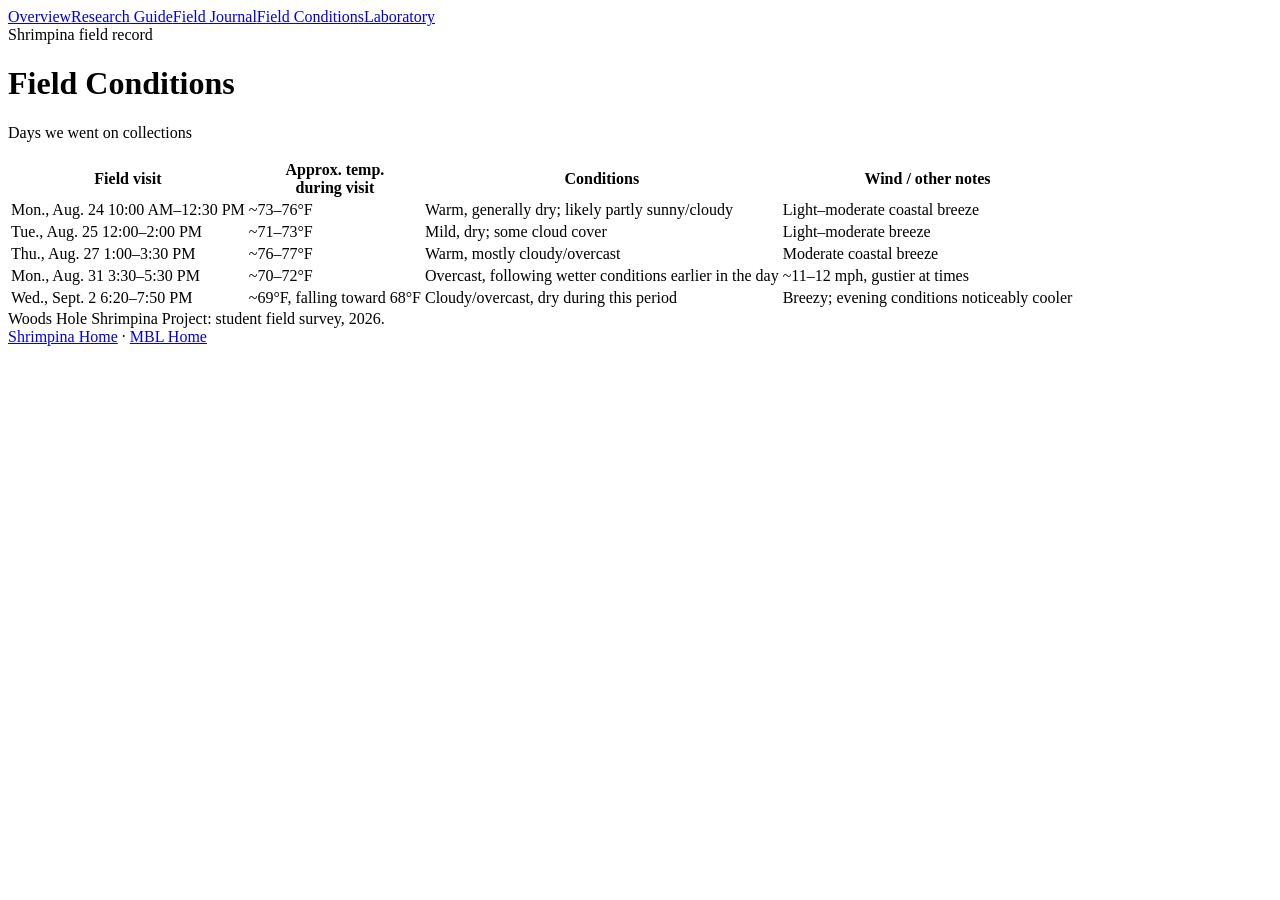
==== conditions.html @ cde3188e "Add Squatter Pea Crab specimen and restore tree legend colors" ====
<!DOCTYPE html>
<html lang="en">
<head>
<meta charset="UTF-8"><meta name="viewport" content="width=device-width, initial-scale=1.0">
<title>Field Conditions: Shrimpina</title>
<link rel="stylesheet" href="styles.css"><link rel="stylesheet" href="site-index.css?v=20260908-14"><link rel="stylesheet" href="shrimpina.css?v=20260907-6"><link rel="stylesheet" href="shrimpina-research.css?v=20260907-10">
<script src="shrimpina-research-data.js?v=20260910-2"></script><script src="site-index.js?v=20260908-7" defer></script>
</head>
<body class="has-site-index shrimpina-site">
<site-index data-root="." data-brand="shrimpina"></site-index>
<nav class="shrimpina-subnav" aria-label="Shrimpina pages"><a href="groups/shrimpina.html">Overview</a><a href="research.html">Research Guide</a><a href="journal.html">Field Journal</a><a href="conditions.html" aria-current="page">Field Conditions</a><a href="lab.html">Laboratory</a></nav>
<main class="research-shell"><span class="research-eyebrow">Shrimpina field record</span><h1>Field Conditions</h1><p class="lead">Days we went on collections</p><div class="conditions-table-wrap"><table class="conditions-table"><thead><tr><th>Field visit</th><th>Approx. temp.<br>during visit</th><th>Conditions</th><th>Wind / other notes</th></tr></thead><tbody id="conditionsRows"></tbody></table></div></main>
<footer class="site-footer"><div>Woods Hole Shrimpina Project: student field survey, 2026.</div><div><a href="groups/shrimpina.html">Shrimpina Home</a> · <a href="index.html">MBL Home</a></div></footer>
<script>const escapeCell=value=>String(value).replace(/[&<>"']/g,c=>({'&':'&amp;','<':'&lt;','>':'&gt;','"':'&quot;',"'":'&#39;'}[c]));document.getElementById('conditionsRows').innerHTML=SHRIMPINA_RESEARCH.fieldVisits.map(row=>`<tr>${row.map(cell=>`<td>${escapeCell(cell)}</td>`).join('')}</tr>`).join('');</script>
</body></html>
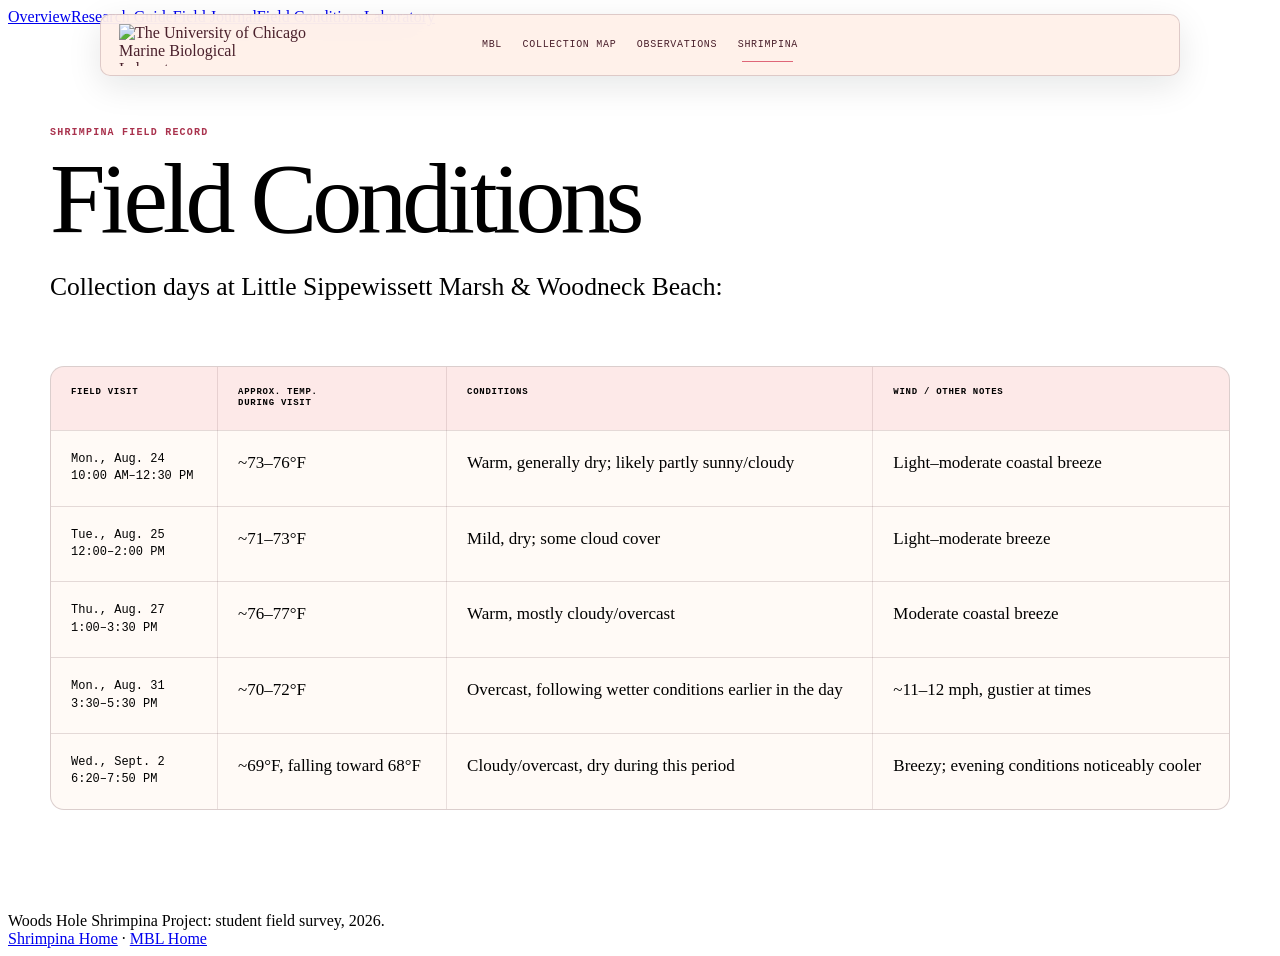
==== commit 73841f61: "Update Shrimpina phylogeny, observation metadata, notes, and animated cursor" ====
--- a/conditions.html
+++ b/conditions.html
@@ -3,13 +3,13 @@
 <head>
 <meta charset="UTF-8"><meta name="viewport" content="width=device-width, initial-scale=1.0">
 <title>Field Conditions: Shrimpina</title>
-<link rel="stylesheet" href="styles.css"><link rel="stylesheet" href="site-index.css?v=20260908-14"><link rel="stylesheet" href="shrimpina.css?v=20260907-6"><link rel="stylesheet" href="shrimpina-research.css?v=20260907-10">
-<script src="shrimpina-research-data.js?v=20260910-2"></script><script src="site-index.js?v=20260908-7" defer></script>
+<link rel="stylesheet" href="styles.css"><link rel="stylesheet" href="site-index.css?v=20260910-8"><link rel="stylesheet" href="shrimpina.css?v=20260907-6"><link rel="stylesheet" href="shrimpina-research.css?v=20260910-7">
+<script src="shrimpina-research-data.js?v=20260910-7"></script><script src="site-index.js?v=20260910-8" defer></script>
 </head>
 <body class="has-site-index shrimpina-site">
 <site-index data-root="." data-brand="shrimpina"></site-index>
 <nav class="shrimpina-subnav" aria-label="Shrimpina pages"><a href="groups/shrimpina.html">Overview</a><a href="research.html">Research Guide</a><a href="journal.html">Field Journal</a><a href="conditions.html" aria-current="page">Field Conditions</a><a href="lab.html">Laboratory</a></nav>
-<main class="research-shell"><span class="research-eyebrow">Shrimpina field record</span><h1>Field Conditions</h1><p class="lead">Days we went on collections</p><div class="conditions-table-wrap"><table class="conditions-table"><thead><tr><th>Field visit</th><th>Approx. temp.<br>during visit</th><th>Conditions</th><th>Wind / other notes</th></tr></thead><tbody id="conditionsRows"></tbody></table></div></main>
+<main class="research-shell"><span class="research-eyebrow">Shrimpina field record</span><h1>Field Conditions</h1><p class="lead">Collection days at Little Sippewissett Marsh &amp; Woodneck Beach:</p><div class="conditions-table-wrap"><table class="conditions-table"><thead><tr><th>Field visit</th><th>Approx. temp.<br>during visit</th><th>Conditions</th><th>Wind / other notes</th></tr></thead><tbody id="conditionsRows"></tbody></table></div></main>
 <footer class="site-footer"><div>Woods Hole Shrimpina Project: student field survey, 2026.</div><div><a href="groups/shrimpina.html">Shrimpina Home</a> · <a href="index.html">MBL Home</a></div></footer>
 <script>const escapeCell=value=>String(value).replace(/[&<>"']/g,c=>({'&':'&amp;','<':'&lt;','>':'&gt;','"':'&quot;',"'":'&#39;'}[c]));document.getElementById('conditionsRows').innerHTML=SHRIMPINA_RESEARCH.fieldVisits.map(row=>`<tr>${row.map(cell=>`<td>${escapeCell(cell)}</td>`).join('')}</tr>`).join('');</script>
 </body></html>
--- a/site-index.css
+++ b/site-index.css
@@ -0,0 +1,111 @@
+:root { --index-paper:#f3efe6; --index-ink:#102927; --index-line:rgba(16,41,39,.18); --index-accent:#b85338; --masthead-safe-offset:104px; }
+
+html { scroll-padding-top:var(--masthead-safe-offset); }
+
+body.has-site-index,body.home-page { padding-top:0; }
+body.has-site-index .group-hero,body.has-site-index .j-hero,body.has-site-index .lab-hero { margin-top:0!important; }
+site-index { position:relative; z-index:2400; display:block; }
+
+.site-masthead { position:fixed; z-index:2400; top:14px; left:0; width:100%; padding:0 18px; box-sizing:border-box; color:var(--index-ink); pointer-events:none; }
+.site-masthead-inner { position:relative; display:grid; grid-template-columns:240px minmax(0,1fr) 240px; align-items:center; width:min(1080px,100%); min-height:62px; margin:0 auto; padding:0 18px; box-sizing:border-box; border:1px solid var(--index-line); border-radius:10px; background:color-mix(in srgb,var(--index-paper) 92%,transparent); box-shadow:0 10px 34px rgba(5,24,23,.10); backdrop-filter:blur(22px) saturate(1.08); pointer-events:auto; }
+.site-masthead-brand { display:flex; align-items:center; justify-self:start; min-width:0; color:inherit; text-decoration:none; }
+.site-masthead-brand img { display:block; width:190px; flex:0 0 190px; max-height:42px; object-fit:contain; object-position:left center; }
+.site-masthead-brand>span { min-width:82px;margin-left:16px; padding-left:16px; border-left:1px solid var(--index-line); font:600 7px/1.25 'DM Mono',monospace; letter-spacing:.09em; text-transform:uppercase; white-space:nowrap; }
+.site-masthead-brand b { display:block;margin-top:2px;font:600 13px/1 'Newsreader',Georgia,serif; letter-spacing:0; text-transform:none; }
+
+.site-masthead-primary { display:flex; min-width:0;align-self:stretch; align-items:stretch; justify-content:center; }
+.site-nav-group { position:relative; display:flex; align-self:stretch; }
+.site-nav-group>a { position:relative; display:flex; align-items:center; padding:0 clamp(10px,.8vw,16px); color:inherit; text-decoration:none; font:500 10px/1 'DM Mono',monospace; letter-spacing:.07em; text-transform:uppercase; white-space:nowrap; }
+.site-nav-group>a::after { content:''; position:absolute; right:15px; bottom:13px; left:15px; height:1px; background:var(--index-accent); opacity:0; transform:scaleX(.35); transition:opacity .18s ease,transform .18s ease; }
+.site-nav-group>a:hover::after,.site-nav-group>a[aria-current='page']::after,.site-nav-group:focus-within>a::after { opacity:1; transform:scaleX(1); }
+.site-nav-dropdown { position:absolute; top:calc(100% - 7px); left:6px; display:grid; width:190px; padding:8px; border:1px solid var(--index-line); border-radius:9px; background:color-mix(in srgb,var(--index-paper) 96%,transparent); box-shadow:0 18px 38px rgba(5,24,23,.14); opacity:0; visibility:hidden; transform:translateY(-4px); transition:opacity .16s ease,transform .16s ease,visibility .16s; backdrop-filter:blur(22px) saturate(1.08); }
+.site-nav-dropdown a { padding:10px 11px; border-radius:6px; color:inherit; text-decoration:none; font:500 9px/1.25 'DM Mono',monospace; letter-spacing:.055em; text-transform:none; }
+.site-nav-dropdown a:hover,.site-nav-dropdown a:focus-visible { background:color-mix(in srgb,var(--index-ink) 7%,transparent); color:var(--index-accent); outline:0; }
+.site-nav-group:hover .site-nav-dropdown,.site-nav-group:focus-within .site-nav-dropdown { opacity:1; visibility:visible; transform:translateY(0); }
+
+.site-masthead-menu { position:relative; display:none; grid-column:3;justify-self:end; }
+.site-masthead-menu>summary { display:flex; align-items:center; gap:9px; min-height:40px; padding:0 11px; list-style:none; border-radius:7px; font:500 10px/1 'DM Mono',monospace; letter-spacing:.075em; text-transform:uppercase; cursor:pointer; transition:background .18s ease; }
+.site-masthead-menu>summary::-webkit-details-marker { display:none; }
+.site-masthead-menu>summary:hover,.site-masthead-menu>summary:focus-visible { background:color-mix(in srgb,var(--index-ink) 7%,transparent); }
+.site-masthead-menu>summary i,.site-masthead-menu>summary i::after { display:block; width:11px; border-top:1px solid currentColor; content:''; transition:transform .2s ease; }
+.site-masthead-menu>summary i::after { transform:translateY(-1px) rotate(90deg); }
+.site-masthead-menu[open]>summary i { transform:rotate(45deg); }
+.menu-close-label { display:none; }
+.site-masthead-menu[open] .menu-open-label { display:none; }
+.site-masthead-menu[open] .menu-close-label { display:inline; }
+
+.site-masthead-panel { position:absolute; top:55px; right:-1px; box-sizing:border-box; width:290px; padding:22px; border:1px solid var(--index-line); border-radius:10px; background:color-mix(in srgb,var(--index-paper) 94%,transparent); box-shadow:0 20px 48px rgba(5,24,23,.15); backdrop-filter:blur(24px) saturate(1.08); }
+.site-masthead-panel>p { margin:0 0 16px; color:color-mix(in srgb,var(--index-ink) 58%,transparent); font:500 7px/1.4 'DM Mono',monospace; letter-spacing:.1em; text-transform:uppercase; }
+.site-masthead-panel nav { display:grid; }
+.site-masthead-panel nav a { padding:9px 0; border-bottom:1px solid var(--index-line); color:inherit; text-decoration:none; font:400 19px/1.15 'Newsreader',Georgia,serif; }
+.site-masthead-panel nav a::after { content:'↗'; float:right; color:color-mix(in srgb,var(--index-ink) 45%,transparent); font:400 12px/1.5 'DM Mono',monospace; }
+.site-masthead-panel nav a:hover,.site-masthead-panel nav a[aria-current='page'] { color:var(--index-accent); }
+.site-masthead-panel>small { display:block; margin-top:20px; color:color-mix(in srgb,var(--index-ink) 50%,transparent); font:500 7px/1.4 'DM Mono',monospace; letter-spacing:.08em; text-transform:uppercase; }
+
+site-index.is-shrimpina { --index-paper:#fff0e9; --index-ink:#4a202c; --index-line:rgba(74,32,44,.18); --index-accent:#df6678; }
+.shrimpina-record-page .shrimpina-record-nav { top:auto; }
+
+.theme-cursor { --cursor-ring:#0f3532; --cursor-dot:#b85338; position:fixed; z-index:20000; left:0; top:0; width:0; height:0; pointer-events:none; opacity:0; transform:translate3d(var(--cursor-x,-60px),var(--cursor-y,-60px),0); transition:opacity .18s ease; }
+.theme-cursor.is-visible { opacity:1; }
+.theme-cursor-ring,.theme-cursor-dot { position:absolute; display:block; pointer-events:none; }
+.theme-cursor-ring { left:-15px; top:-15px; width:30px; height:30px; border:1.5px solid var(--cursor-ring); border-radius:50%; box-shadow:0 0 0 1px rgba(238,233,220,.38); transition:width .18s ease,height .18s ease,left .18s ease,top .18s ease,background .18s ease; }
+.theme-cursor-dot { left:-3px; top:-3px; width:6px; height:6px; border-radius:50%; background:var(--cursor-dot); transition:transform .15s ease; }
+.theme-cursor.is-active .theme-cursor-ring { left:-22px; top:-22px; width:44px; height:44px; background:color-mix(in srgb,var(--cursor-dot) 14%,transparent); }
+.theme-cursor.is-active .theme-cursor-dot { transform:scale(1.5); }
+.theme-cursor.is-pressed .theme-cursor-ring { left:-11px; top:-11px; width:22px; height:22px; }
+body.cursor-map .theme-cursor { --cursor-ring:#dbe8df; --cursor-dot:#ee8c6c; }
+body.cursor-catalog .theme-cursor { --cursor-ring:#165f56; --cursor-dot:#cf6234; }
+body.cursor-observations .theme-cursor { --cursor-ring:#2d6661; --cursor-dot:#69a9a0; }
+body.shrimpina-site .theme-cursor,body.shrimpina-record-page .theme-cursor { --cursor-ring:#4a202c; --cursor-dot:#eb6f7e; }
+
+@media(pointer:fine) {
+  body.shrimpina-cursor,body.shrimpina-cursor a,body.shrimpina-cursor button,body.shrimpina-cursor summary,body.shrimpina-cursor select,body.shrimpina-cursor [role='button'],body.shrimpina-cursor [data-specimen],body.shrimpina-cursor .leaflet-interactive,body.shrimpina-cursor .leaflet-marker-icon { cursor:url('assets/water-drop-cursor.svg?v=1') 8 2,auto!important; }
+  body.shrimpina-cursor input,body.shrimpina-cursor textarea { cursor:text!important; }
+}
+
+@media(pointer:fine) and (prefers-reduced-motion:no-preference) {
+  body.theme-cursor-ready,body.theme-cursor-ready a,body.theme-cursor-ready button,body.theme-cursor-ready summary,body.theme-cursor-ready input,body.theme-cursor-ready select,body.theme-cursor-ready [data-specimen],body.theme-cursor-ready .leaflet-interactive,body.theme-cursor-ready .leaflet-marker-icon,body.theme-cursor-ready .flip-card { cursor:none!important; }
+}
+@media(max-width:1120px) {
+  :root { --masthead-safe-offset:96px; }
+  .site-masthead-inner { grid-template-columns:minmax(0,1fr) auto; min-height:58px; padding-left:14px; }
+  .site-masthead-brand img { width:172px; }
+  .site-masthead-brand>span { display:none; }
+  .site-masthead-primary { display:none; }
+  .site-masthead-menu { display:block;grid-column:auto; }
+  .site-masthead-panel { top:51px; right:-1px; width:min(320px,calc(100vw - 36px)); max-height:calc(100vh - 96px); overflow:auto; }
+  .site-masthead-menu>summary { padding-inline:12px; }
+}
+@media(min-width:861px) and (max-width:1120px) {
+  .home-page .site-masthead-inner { grid-template-columns:190px minmax(0,1fr); }
+  .home-page .site-masthead-primary { display:flex; }
+  .home-page .site-masthead-menu { display:none; }
+  .home-page .site-nav-group>a { padding-inline:9px; font-size:9px; }
+}
+@media(max-width:420px) {
+  :root { --masthead-safe-offset:84px; }
+  .site-masthead { top:8px; padding:0 8px; }
+  .site-masthead-inner { width:100%;min-height:54px; border-radius:8px; }
+  .site-masthead-brand img { width:158px; }
+  .site-masthead-menu>summary { padding-inline:8px; }
+  .site-masthead-panel { top:49px; width:calc(100vw - 16px); }
+}
+@media(pointer:coarse),(prefers-reduced-motion:reduce) { .theme-cursor { display:none!important; } }
+
+/* The hotspot is the fingertip's landing point; the character stays beside it. */
+.gecko-cursor { position:fixed; left:0; top:0; width:0; height:0; z-index:2147483647; pointer-events:none; opacity:0; }
+.gecko-cursor.is-visible { opacity:1; }
+.gecko-cursor-art { position:absolute; left:-27.3px; top:-19.8px; width:84.6px; height:53.1px; max-width:none; overflow:visible; filter:drop-shadow(0 1px 1px #173e3b40); }
+.gecko-cursor-arm { transform-box:view-box; transform-origin:236px 190px; transform:scaleY(1); transition:transform 180ms cubic-bezier(.2,.8,.3,1); }
+.gecko-cursor.is-pressed .gecko-cursor-arm { transform:scaleY(-.65); transition-duration:100ms; }
+.gecko-cursor-hotspot { position:absolute; left:-2px; top:-2px; width:4px; height:4px; border-radius:50%; background:#254f46; box-shadow:0 0 0 1px #fff; }
+.gecko-cursor.is-active .gecko-cursor-hotspot { box-shadow:0 0 0 1px #fff,0 0 0 3px #254f4640; }
+@media (hover:hover) and (pointer:fine) {
+  body.gecko-cursor-ready, body.gecko-cursor-ready * { cursor:none!important; }
+}
+@media (pointer:coarse) { .gecko-cursor { display:none; } }
+@media (prefers-reduced-motion:reduce) {
+  .gecko-cursor-arm { transition:none; }
+  /* Keep the click pose visible without animating between poses. */
+  .gecko-cursor.is-pressed .gecko-cursor-arm { transition:none; }
+}
--- a/shrimpina-research.css
+++ b/shrimpina-research.css
@@ -0,0 +1,106 @@
+.research-text-block{color:var(--shrimp-dark,#4a202c)}
+.research-source-title{max-width:850px;margin:0 0 30px;padding:18px 22px;border-left:4px solid #d94f68;background:rgba(239,141,157,.12);font:600 15px/1.55 'DM Mono',monospace}
+.research-note-section{margin:0 0 42px}.research-note-section h4{margin:0 0 14px;font:600 11px/1 'DM Mono',monospace;letter-spacing:.1em;text-transform:uppercase;color:#a9324d}
+.research-note-section ul{display:grid;gap:0;margin:0;padding:0;list-style:none;border-top:1px solid rgba(74,32,44,.2)}
+.research-note-section li{padding:18px 0;border-bottom:1px solid rgba(74,32,44,.16);font:400 clamp(17px,1.5vw,21px)/1.58 'Newsreader',Georgia,serif;text-wrap:pretty}
+.research-empty{padding:24px;border:1px solid rgba(74,32,44,.18);border-radius:12px;background:rgba(255,255,255,.34)}
+.research-empty p{margin:0 0 8px;font:400 18px/1.5 'Newsreader',Georgia,serif}
+.marsh-film{margin:0 0 clamp(54px,8vw,96px);padding:0}.marsh-film figcaption{display:grid;grid-template-columns:minmax(0,1fr) minmax(260px,.62fr);gap:10px 40px;align-items:end;margin:0 0 22px}.marsh-film figcaption .research-eyebrow{grid-column:1/-1}.marsh-film figcaption h2{margin:0!important;font:500 clamp(34px,5vw,62px)/.98 'Newsreader',Georgia,serif}.marsh-film figcaption p{max-width:440px;margin:0 0 4px;font:400 17px/1.5 'Newsreader',Georgia,serif}.marsh-film-frame{overflow:hidden;border-radius:18px;background:#311d25;box-shadow:0 24px 60px rgba(74,32,44,.18)}.marsh-film video{display:block;width:100%;aspect-ratio:16/9;background:#311d25;object-fit:contain}
+.specimen-dna-source{overflow:hidden;border:1px solid rgba(74,32,44,.18);border-radius:14px;background:rgba(255,255,255,.3)}
+.specimen-dna-source>header{display:flex;justify-content:space-between;align-items:center;gap:20px;padding:18px 22px;border-bottom:1px solid rgba(74,32,44,.16);background:rgba(239,141,157,.12)}
+.specimen-dna-source>header div{display:flex;gap:12px;align-items:baseline}.specimen-dna-source>header span,.specimen-dna-source>header a{font:600 8px/1.3 'DM Mono',monospace;letter-spacing:.08em;text-transform:uppercase}.specimen-dna-source>header strong{font:600 12px/1 'DM Mono',monospace}
+.research-text-block[data-research-kind="dna"]{padding:22px}
+.dna-source-pages{display:grid;gap:12px}.dna-source-pages>section{min-width:0;padding:18px;border:1px solid rgba(74,32,44,.14);border-radius:9px;background:#fffaf6}.dna-source-pages>section>span{display:block;margin-bottom:12px;color:#a9324d;font:600 8px/1 'DM Mono',monospace;letter-spacing:.09em;text-transform:uppercase}.dna-source-pages pre{max-width:100%;margin:0;overflow:auto;color:var(--shrimp-dark,#4a202c);font:500 12px/1.58 'DM Mono',monospace;white-space:pre-wrap}
+.dna-figure-grid{display:grid;grid-template-columns:repeat(2,minmax(0,1fr));gap:16px;margin-top:24px}.dna-figure-grid figure{min-width:0;margin:0;padding:10px;border:1px solid rgba(74,32,44,.14);border-radius:9px;background:#fff}.dna-figure-grid img{display:block;width:100%;height:auto;max-height:560px;object-fit:contain}.dna-figure-grid figcaption{padding:9px 3px 1px;color:rgba(74,32,44,.58);font:500 8px/1.3 'DM Mono',monospace;letter-spacing:.06em;text-transform:uppercase}
+.research-shell{max-width:1180px;margin:0 auto;padding:clamp(62px,8vw,110px) 32px}.research-eyebrow{display:block;margin-bottom:16px;color:#a9324d;font:600 10px/1 'DM Mono',monospace;letter-spacing:.12em;text-transform:uppercase}.research-shell h1{max-width:12ch;margin:0 0 24px;font:400 clamp(52px,8vw,100px)/.9 'Newsreader',Georgia,serif;letter-spacing:-.05em}.research-shell>.lead{max-width:720px;margin:0;font:400 clamp(19px,2vw,26px)/1.45 'Newsreader',Georgia,serif}
+.conditions-table-wrap{margin-top:60px;overflow-x:auto;border:1px solid rgba(74,32,44,.2);border-radius:14px;background:#fffaf6}.conditions-table{width:100%;min-width:800px;border-collapse:collapse}.conditions-table th,.conditions-table td{padding:20px;text-align:left;vertical-align:top;border-bottom:1px solid rgba(74,32,44,.15);border-right:1px solid rgba(74,32,44,.12)}.conditions-table th:last-child,.conditions-table td:last-child{border-right:0}.conditions-table tr:last-child td{border-bottom:0}.conditions-table th{background:rgba(239,141,157,.16);font:600 9px/1.3 'DM Mono',monospace;letter-spacing:.08em;text-transform:uppercase}.conditions-table td{font:400 17px/1.45 'Newsreader',Georgia,serif;white-space:pre-line}.conditions-table td:first-child{font-family:'DM Mono',monospace;font-size:12px}
+.lab-research-layout{display:grid;grid-template-columns:250px minmax(0,1fr);gap:42px;align-items:start;max-width:1380px;margin:0 auto;padding:70px 32px 120px}.dna-selector{position:sticky;top:155px;display:grid;gap:5px}.dna-selector>span{margin-bottom:9px;color:rgba(74,32,44,.6);font:600 9px/1 'DM Mono',monospace;letter-spacing:.1em;text-transform:uppercase}.dna-selector button{padding:11px 13px;border:0;border-radius:7px;background:transparent;color:var(--shrimp-dark);cursor:pointer;text-align:left;font:600 10px/1.25 'DM Mono',monospace}.dna-selector button:hover,.dna-selector button[aria-pressed="true"]{background:var(--shrimp-dark);color:var(--shrimp-cream)}
+.lab-dna-list{display:grid;gap:34px;min-width:0}.lab-dna-card{overflow:hidden;border:1px solid rgba(74,32,44,.18);border-radius:14px;background:rgba(255,250,246,.84)}.lab-dna-card[hidden]{display:none}.lab-dna-card>header{display:flex;justify-content:space-between;align-items:end;gap:18px;padding:22px 24px;border-bottom:1px solid rgba(74,32,44,.15);background:rgba(239,141,157,.13)}.lab-dna-card h2{margin:5px 0 0;font:400 clamp(28px,4vw,44px)/1 'Newsreader',Georgia,serif}.lab-dna-card header span,.lab-dna-card header a{font:600 9px/1.3 'DM Mono',monospace;letter-spacing:.08em;text-transform:uppercase}.lab-summary{max-width:1180px;margin:0 auto;padding:0 32px 100px}.lab-summary h2{font:400 clamp(40px,6vw,72px)/1 'Newsreader',Georgia,serif}.lab-summary .specimen-dna-source{margin-top:26px}
+.lab-comparison-atlas{max-width:1380px;margin:0 auto;padding:0 32px 54px}.lab-comparison-atlas>header{display:grid;grid-template-columns:minmax(0,1fr) minmax(280px,.55fr);gap:8px 40px;align-items:end;margin-bottom:30px;padding-bottom:24px;border-bottom:1px solid rgba(74,32,44,.2)}.lab-comparison-atlas>header .research-eyebrow{grid-column:1/-1}.lab-comparison-atlas h2{margin:0;font:400 clamp(40px,6vw,72px)/.95 'Newsreader',Georgia,serif;letter-spacing:-.035em}.lab-comparison-atlas>header p{max-width:520px;margin:0 0 4px;color:rgba(74,32,44,.7);font:400 18px/1.45 'Newsreader',Georgia,serif}.lab-comparison-grid{display:grid;grid-template-columns:repeat(2,minmax(0,1fr));gap:22px}.lab-comparison-grid figure{min-width:0;margin:0;overflow:hidden;border:1px solid rgba(74,32,44,.18);border-radius:14px;background:#fffaf6;box-shadow:0 12px 32px rgba(74,32,44,.06)}.lab-comparison-grid a{display:block;background:#f4dfd5}.lab-comparison-grid img{display:block;width:100%;height:auto;aspect-ratio:16/9;object-fit:contain}.lab-comparison-grid figcaption{display:flex;align-items:center;justify-content:space-between;gap:16px;padding:14px 16px}.lab-comparison-grid figcaption strong{font:500 19px/1.15 'Newsreader',Georgia,serif}.lab-comparison-grid figcaption span{color:#a9324d;font:600 8px/1.3 'DM Mono',monospace;letter-spacing:.07em;text-transform:uppercase}.lab-research-layout{padding-top:74px;border-top:1px solid rgba(74,32,44,.16)}
+.lab-tree-atlas{max-width:1380px;margin:0 auto;padding:48px 32px 86px}.lab-tree-atlas>header{padding-bottom:24px;border-bottom:1px solid rgba(74,32,44,.2)}.lab-tree-atlas>header h2{scroll-margin-top:140px;margin:4px 0 0;font:400 clamp(40px,6vw,72px)/.95 'Newsreader',Georgia,serif;letter-spacing:-.035em}.tree-zoom-control{display:flex;align-items:center;justify-content:space-between;gap:24px;margin-top:24px;padding:0 0 16px;border-bottom:1px solid rgba(74,32,44,.22)}.tree-zoom-control>div{display:grid;gap:4px}.tree-zoom-control strong{font:500 24px/1.05 'Newsreader',Georgia,serif}.tree-zoom-control small{color:rgba(74,32,44,.58);font:600 8px/1.2 'DM Mono',monospace;letter-spacing:.09em;text-transform:uppercase}.tree-zoom-control button{display:inline-flex;align-items:center;gap:9px;padding:7px 0;border:0;border-bottom:1px solid currentColor;background:transparent;color:#8f2c45;font:600 9px/1 'DM Mono',monospace;letter-spacing:.08em;text-transform:uppercase;cursor:pointer}.tree-zoom-control button span{font:400 19px/1 'Newsreader',Georgia,serif}.tree-zoom-control button:hover,.tree-zoom-control button:focus-visible{color:#4a202c;outline:none;border-bottom-width:2px}.tree-scale-panel{padding-top:28px;animation:tree-scale-enter .3s cubic-bezier(.2,.7,.25,1)}.tree-scale-panel[hidden]{display:none}@keyframes tree-scale-enter{from{opacity:0;transform:scale(.975);transform-origin:50% 0}to{opacity:1;transform:scale(1)}}.tree-panel-heading{display:flex;align-items:flex-end;justify-content:space-between;gap:24px;padding-bottom:16px;border-bottom:1px solid rgba(74,32,44,.14)}.tree-panel-heading h3{margin:0;font:500 28px/1.05 'Newsreader',Georgia,serif}.tree-panel-heading p{margin:5px 0 0;color:rgba(74,32,44,.62);font:600 9px/1.3 'DM Mono',monospace;letter-spacing:.06em;text-transform:uppercase}.tree-panel-heading .taxonomy-legend{margin:0}.lab-tree-atlas .taxonomy-tree,.lab-tree-atlas .evolution-tree{margin-top:24px}.shrimpina-site .taxonomy-node-species.is-invasive{box-shadow:inset 0 2px 0 #4a202c;background:#fff8f2}
+@media(max-width:800px){.dna-figure-grid{grid-template-columns:1fr}.lab-research-layout{grid-template-columns:1fr;padding-inline:18px}.dna-selector{position:static;display:flex;overflow-x:auto}.dna-selector>span{display:none}.dna-selector button{flex:0 0 auto}.research-shell,.lab-summary,.lab-comparison-atlas,.lab-tree-atlas{padding-inline:18px}.lab-comparison-atlas>header{grid-template-columns:1fr}.lab-comparison-grid{grid-template-columns:1fr}.tree-panel-heading{align-items:flex-start;flex-direction:column}.tree-panel-heading .taxonomy-legend{justify-content:flex-start}.specimen-dna-source>header{align-items:flex-start;flex-direction:column}.research-text-block[data-research-kind="dna"]{padding:12px}.dna-source-pages>section{padding:14px}}
+@media(max-width:560px){.tree-zoom-control{align-items:flex-end}.tree-zoom-control strong{font-size:20px}.tree-scale-panel{padding-top:24px}}
+.lab-tree-atlas .tree-scale-panel{padding-top:20px}.lab-tree-atlas .tree-panel-heading{align-items:center;justify-content:flex-end;min-height:22px;gap:0;padding-bottom:12px}.lab-tree-atlas .tree-panel-heading .taxonomy-legend{margin:0}
+
+.research-question-sec{display:flex;flex-direction:column;justify-content:center;padding-block:clamp(72px,9vw,118px)}.shrimpina-site .research-question-sec h2{max-width:28ch;margin:0;font:400 clamp(28px,3.6vw,48px)/1.12 'Newsreader',Georgia,serif;letter-spacing:-.032em;white-space:pre-line;text-wrap:balance}.research-source-ref{margin-top:24px;color:rgba(74,32,44,.55);font:600 9px/1 'DM Mono',monospace;letter-spacing:.08em;text-transform:uppercase}
+.comparison-stack{display:grid;gap:30px}.comparison-card{overflow:hidden;border:1px solid rgba(74,32,44,.2);border-radius:14px;background:#fffaf6}.comparison-card h3{margin:0;padding:20px 22px;background:var(--shrimp-dark);color:var(--shrimp-cream);font:500 22px/1.15 'Newsreader',Georgia,serif}.comparison-card>div{overflow-x:auto}.comparison-card table{width:100%;min-width:720px;border-collapse:collapse}.comparison-card th,.comparison-card td{padding:18px 20px;border-right:1px solid rgba(74,32,44,.12);border-bottom:1px solid rgba(74,32,44,.14);text-align:left;vertical-align:top;font:400 16px/1.45 'Newsreader',Georgia,serif}.comparison-card th{background:rgba(239,141,157,.11);font-family:'DM Mono',monospace;font-size:10px;letter-spacing:.04em}.comparison-card tr:last-child>*{border-bottom:0}.comparison-card tr>*:last-child{border-right:0}
+.species-source-guide{margin-top:90px}.species-source-guide>header{margin-bottom:24px}.species-source-guide>header p{font:400 20px/1.45 'Newsreader',Georgia,serif}.species-source-item{border-top:1px solid rgba(74,32,44,.25)}.species-source-item:last-child{border-bottom:1px solid rgba(74,32,44,.25)}.species-source-item summary{display:flex;align-items:center;justify-content:space-between;gap:20px;padding:20px 4px;cursor:pointer;list-style:none}.species-source-item summary::-webkit-details-marker{display:none}.species-source-item summary span{display:flex;flex-direction:column;gap:3px}.species-source-item summary b{font:400 25px/1.1 'Newsreader',Georgia,serif}.species-source-item summary i{font:italic 15px/1.3 'Newsreader',Georgia,serif;color:rgba(74,32,44,.62)}.species-source-item summary a,.species-source-item summary em{font:600 8px/1.3 'DM Mono',monospace;letter-spacing:.07em;text-transform:uppercase}.species-source-item>.research-text-block{padding:10px 28px 20px}
+.genes-intro{max-width:760px;font:400 20px/1.5 'Newsreader',Georgia,serif}.shrimpina-site .genes-grid{grid-template-columns:repeat(3,minmax(0,1fr));gap:12px}.research-gene-card{display:block;padding:20px!important;border:1px solid rgba(74,32,44,.18)!important;border-radius:10px!important;background:#fffaf6!important;color:var(--shrimp-dark)!important;text-decoration:none;transform:none!important}.research-gene-card span,.research-gene-card small{font:600 8px/1.3 'DM Mono',monospace;letter-spacing:.08em;text-transform:uppercase}.research-gene-card h4{margin:12px 0 20px;font:400 22px/1.1 'Newsreader',Georgia,serif}.research-gene-card small{color:rgba(74,32,44,.55)}.research-gene-card:hover{background:var(--shrimp-dark)!important;color:var(--shrimp-cream)!important}
+@media(max-width:900px){.shrimpina-site .genes-grid{grid-template-columns:repeat(2,minmax(0,1fr))}}@media(max-width:560px){.species-source-item summary{align-items:flex-start;flex-direction:column}.species-source-item>.research-text-block{padding-inline:5px}.shrimpina-site .genes-grid{grid-template-columns:1fr}.research-question-sec{padding-block:64px}.shrimpina-site .research-question-sec h2{font-size:clamp(25px,8vw,34px)}}
+.lab-dna-card{scroll-margin-top:165px}
+@media(max-width:720px){.marsh-film figcaption{grid-template-columns:1fr}.marsh-film figcaption p{max-width:34rem}.marsh-film-frame{border-radius:12px}}
+
+/* Connected taxonomy hierarchy */
+.shrimpina-site #g-family{width:auto;margin-left:0}.taxonomy-deck{display:flex;align-items:center;justify-content:space-between;gap:18px;max-width:1360px;margin:22px 0 0;padding:12px 0;border-block:1px solid rgba(74,32,44,.18);color:rgba(74,32,44,.62);font:600 9px/1.35 'DM Mono',monospace;letter-spacing:.075em;text-transform:uppercase}.taxonomy-deck a{color:#a9324d;text-decoration:none}.taxonomy-deck a:hover,.taxonomy-deck a:focus-visible{text-decoration:underline;text-underline-offset:4px}
+.shrimpina-site .taxonomy-tree{position:relative;width:100%;max-width:100%;margin-top:36px;padding:0 0 18px}.shrimpina-site .taxonomy-diagram{width:100%;min-width:0;color:var(--shrimp-dark)}
+.shrimpina-site .taxonomy-scroll-region{width:100%;max-width:100%;overflow-x:auto;overflow-y:hidden;scrollbar-color:rgba(74,32,44,.38) transparent;overscroll-behavior-inline:contain}.shrimpina-site .taxonomy-scroll-region.is-fit{overflow-x:hidden}.shrimpina-site .taxonomy-scroll-region:focus-visible{outline:2px solid #8f2c45;outline-offset:4px}
+.shrimpina-site .taxonomy-stage-wrap{position:relative}.shrimpina-site .taxonomy-stage{position:absolute;left:0;top:0;width:var(--tree-width);height:var(--tree-height);transform-origin:top left;background:linear-gradient(180deg,rgba(255,250,246,.68),rgba(255,250,246,.34));border-block:1px solid rgba(74,32,44,.22)}
+.shrimpina-site .taxonomy-connectors{position:absolute;inset:0;display:block;width:100%;height:100%;overflow:visible}
+.shrimpina-site .taxonomy-rank-guide line{stroke:rgba(74,32,44,.105);stroke-width:1;stroke-dasharray:2 6;vector-effect:non-scaling-stroke}.shrimpina-site .taxonomy-rank-guide text{fill:rgba(74,32,44,.5);font:600 9px 'DM Mono',monospace;letter-spacing:.1em;text-transform:uppercase}
+.shrimpina-site .taxonomy-edge{fill:none;stroke:#664650;stroke-width:1.15;vector-effect:non-scaling-stroke}.shrimpina-site .taxonomy-edge-brachyura{stroke:var(--shrimp-mauve,#b987a4)}.shrimpina-site .taxonomy-edge-anomura{stroke:var(--shrimp-cooked,#eb6f7e)}
+.shrimpina-site .taxonomy-node-layer,.shrimpina-site .taxonomy-node-layer ol,.shrimpina-site .taxonomy-node-layer li{display:contents;margin:0;padding:0;list-style:none}
+.shrimpina-site .taxonomy-node{position:absolute;z-index:2;left:var(--node-x);top:var(--node-y);display:flex;flex-direction:column;align-items:center;justify-content:center;box-sizing:border-box;max-width:180px;padding:3px 8px;background:#fff8f2;color:var(--shrimp-dark);text-align:center;transform:translate(-50%,-50%)}
+.shrimpina-site .taxonomy-node strong{font:500 18px/1.1 'Newsreader',Georgia,serif}.shrimpina-site .taxonomy-node i{margin-top:4px;font:italic 12px/1.15 'Newsreader',Georgia,serif;color:rgba(74,32,44,.66)}
+.shrimpina-site .taxonomy-node-phylum strong,.shrimpina-site .taxonomy-node-class strong,.shrimpina-site .taxonomy-node-order strong{font-size:25px}.shrimpina-site .taxonomy-node-infraorder strong{font:600 19px/1 'DM Mono',monospace}.shrimpina-site .taxonomy-node-family strong{font:600 12px/1 'DM Mono',monospace;letter-spacing:.045em;text-transform:uppercase}.shrimpina-site .taxonomy-node-genus strong{font:italic 21px/1 'Newsreader',Georgia,serif}
+.shrimpina-site .taxonomy-node-species{width:170px;min-height:98px;padding:9px 7px;color:var(--shrimp-dark);text-decoration:none}.shrimpina-site .taxonomy-node-species strong{font-size:16px;line-height:1.08}.shrimpina-site .taxonomy-node-species:hover,.shrimpina-site .taxonomy-node-species:focus-visible{z-index:4;color:#8f2c45;background:#fff0e9;outline:1px solid currentColor;outline-offset:4px}.shrimpina-site .taxonomy-node-species:focus-visible{outline-width:2px}
+.shrimpina-site .taxonomy-meta{display:flex;align-items:center;justify-content:center;gap:4px;margin-top:8px}.shrimpina-site .taxonomy-meta em,.shrimpina-site .taxonomy-meta b,.taxonomy-legend span{display:inline-flex;align-items:center;min-height:19px;padding:3px 6px;border:1px solid transparent;border-radius:999px;font:600 7px/1 'DM Mono',monospace;letter-spacing:.04em;text-transform:uppercase;white-space:nowrap}.shrimpina-site .taxonomy-meta em{margin:0;font-style:normal;color:#fff}.shrimpina-site .zone-intertidal{background:#c65d6e;color:#fff}.shrimpina-site .zone-tidal-water{background:#8f6b86;color:#fff}.shrimpina-site .zone-land{background:#f1ddd2;color:#612d3d;border-color:rgba(74,32,44,.22)}.shrimpina-site .status-invasive{background:#4a202c;color:#fff}.shrimpina-site .status-not-invasive{background:#fffaf6;color:#6c4d57;border-color:rgba(74,32,44,.3)}
+.taxonomy-legend{display:flex;align-items:center;justify-content:flex-end;gap:6px;flex-wrap:wrap;margin:18px 0 -10px}.taxonomy-legend::before{margin-right:5px;color:rgba(74,32,44,.54);content:'Key';font:600 8px/1 'DM Mono',monospace;letter-spacing:.08em;text-transform:uppercase}.taxonomy-legend span{min-height:22px;padding-inline:8px}
+.shrimpina-site .taxonomy-meta em,.shrimpina-site .taxonomy-meta b,.shrimpina-site .taxonomy-legend span{min-height:0;padding:0;border:0;border-radius:0;background:transparent;font-size:7px}.shrimpina-site .taxonomy-meta em::before,.shrimpina-site .taxonomy-meta b::before,.shrimpina-site .taxonomy-legend span::before{width:6px;height:6px;margin-right:4px;background:currentColor;content:''}.shrimpina-site .zone-intertidal{color:#b4475c}.shrimpina-site .zone-tidal-water{color:#77546d}.shrimpina-site .zone-land{color:#8b675f}.shrimpina-site .status-invasive{color:#4a202c}.shrimpina-site .status-not-invasive{color:#806771}
+.shrimpina-site .taxonomy-tone-brachyura strong{color:#86445f}.shrimpina-site .taxonomy-tone-anomura strong{color:#b7475b}.shrimpina-site .taxonomy-node-species strong{color:inherit}
+.shrimpina-site .taxonomy-view-controls{display:flex;align-items:center;justify-content:space-between;gap:18px;padding:11px 2px;color:rgba(74,32,44,.57);font:600 8px/1.3 'DM Mono',monospace;letter-spacing:.08em;text-transform:uppercase}.shrimpina-site .taxonomy-fit-toggle{padding:4px 0;border:0;border-bottom:1px solid currentColor;background:transparent;color:#a9324d;cursor:pointer;font:inherit;letter-spacing:inherit;text-transform:inherit}.shrimpina-site .taxonomy-fit-toggle:hover,.shrimpina-site .taxonomy-fit-toggle:focus-visible{color:var(--shrimp-dark);outline:none}
+.shrimpina-site .tree-summary{position:relative;box-sizing:border-box;width:100%;margin:0;padding:16px 0 0 28px;border:0;border-top:1px solid rgba(74,32,44,.18);background:transparent;color:rgba(74,32,44,.72);text-align:left;font:500 12px/1.5 'DM Mono',monospace}.shrimpina-site .tree-summary::before{position:absolute;top:21px;left:2px;width:14px;height:2px;background:var(--shrimp-cooked,#eb6f7e);content:''}
+
+/* Laboratory evolutionary context: a wider view before the Decapoda detail tree */
+.evolution-tree{margin-top:34px}.evolution-diagram{min-width:0}.evolution-scroll-region{width:100%;overflow-x:auto;overflow-y:hidden;overscroll-behavior-inline:contain;scrollbar-color:rgba(74,32,44,.36) transparent}.evolution-scroll-region.is-fit{overflow-x:hidden}.evolution-scroll-region:focus-visible{outline:2px solid #a9324d;outline-offset:4px}.evolution-stage-wrap{position:relative}.evolution-stage{display:block;max-width:none;background:linear-gradient(180deg,rgba(255,250,246,.68),rgba(255,250,246,.34));border-block:1px solid rgba(74,32,44,.22)}
+.evolution-edge{fill:none;stroke:#664650;stroke-width:1.15;vector-effect:non-scaling-stroke}.evolution-edge-arthropod{stroke:#9b7487}.evolution-edge-crab-path,.evolution-edge-decapod{stroke:#a9324d;stroke-width:1.7}.evolution-edge-brachyura{stroke:var(--shrimp-mauve,#b987a4);stroke-width:1.7}.evolution-edge-anomura{stroke:var(--shrimp-cooked,#eb6f7e);stroke-width:1.7}.evolution-edge-bird{stroke:#7f8d88}
+.evolution-node rect{fill:#fff8f2;stroke:none}.evolution-node text{fill:var(--shrimp-dark);font:500 15px 'Newsreader',Georgia,serif}.evolution-node .evolution-example{fill:rgba(74,32,44,.64);font:italic 10px 'Newsreader',Georgia,serif}.evolution-node .evolution-zone{font:600 7px 'DM Mono',monospace;letter-spacing:.08em;text-transform:uppercase}.evolution-node-crab-path rect,.evolution-node-decapod rect{fill:#f8dad6}.evolution-node-decapod text,.evolution-node-crab-path text{fill:#782d43}.evolution-node-brachyura rect{fill:#eadbe5}.evolution-node-anomura rect{fill:#f9d7d7}.evolution-node-bird rect{fill:#e8eeeb}.evolution-node-bird text{fill:#405c56}.evolution-node-root text{font-size:22px}.evolution-node-root rect{fill:#fff8f2}.evolution-node.evolution-habitat-intertidal .evolution-zone{fill:#b4475c}.evolution-node.evolution-habitat-tidal-water .evolution-zone{fill:#77546d}.evolution-node.evolution-habitat-land .evolution-zone{fill:#8b675f}
+.evolution-node-crab-path rect,.evolution-node-decapod rect,.evolution-node-brachyura rect,.evolution-node-anomura rect,.evolution-node-bird rect{fill:#fff8f2}.evolution-node-brachyura text{fill:#86445f}.evolution-node-anomura text{fill:#b7475b}.tree-zoom-control button:disabled{opacity:.5;cursor:wait}
+.tree-map{position:relative}.tree-map-viewport{height:clamp(520px,72vh,780px);overflow:hidden!important;overscroll-behavior:contain;border:0;background:transparent;scrollbar-width:none}.tree-map-viewport::-webkit-scrollbar{display:none}.tree-map .evolution-stage,.tree-map .taxonomy-stage{border:0;background:transparent}
+.shrimpina-site .zone-tidal-water{color:#234f6d}.shrimpina-site .zone-intertidal{color:#68abc4}.shrimpina-site .zone-ground,.shrimpina-site .zone-land{color:#a7742f}.shrimpina-site .status-invasive{color:#b6283f}.shrimpina-site .status-not-invasive{color:#806771}.shrimpina-site .taxonomy-node-species{--habitat-color:#68abc4;box-shadow:inset 0 2px 0 var(--habitat-color)}.shrimpina-site .taxonomy-node-species.habitat-tidal-water{--habitat-color:#234f6d}.shrimpina-site .taxonomy-node-species.habitat-intertidal{--habitat-color:#8ec7dc}.shrimpina-site .taxonomy-node-species.habitat-ground,.shrimpina-site .taxonomy-node-species.habitat-land{--habitat-color:#b8893d}.shrimpina-site .taxonomy-node-species.is-invasive{box-shadow:inset 0 2px 0 var(--habitat-color),inset 0 -2px 0 #b6283f}.evolution-node.evolution-habitat-tidal-water .evolution-zone{fill:#234f6d}.evolution-node.evolution-habitat-intertidal .evolution-zone{fill:#68abc4}.evolution-node.evolution-habitat-ground .evolution-zone,.evolution-node.evolution-habitat-land .evolution-zone{fill:#a7742f}
+.evolution-node rect{fill:#fff8f2!important}.evolution-node text{font-family:'Newsreader',Georgia,serif}.evolution-node.evolution-depth-1 text{font:600 14px 'DM Mono',monospace;letter-spacing:.025em}.evolution-node.evolution-depth-2 text{font:600 12px 'DM Mono',monospace;letter-spacing:.04em}.evolution-node.evolution-depth-3>text:first-of-type{font-style:italic;font-size:17px}.evolution-node .evolution-zone{font-family:'DM Mono',monospace}
+.lab-tree-atlas{max-width:none;margin:30px 0 0;padding:64px max(32px,calc((100vw - 1480px)/2)) 88px;background:#f6e3dc;border-block:1px solid rgba(74,32,44,.16)}.lab-tree-atlas>header{padding-bottom:20px;border-bottom:1px solid rgba(74,32,44,.24)}.lab-tree-atlas .tree-zoom-control{margin-top:0;padding:22px 0 18px}.lab-tree-atlas .tree-scale-panel{padding-top:0}.lab-tree-atlas .tree-panel-heading{min-height:42px;padding:12px 0;border-bottom:1px solid rgba(74,32,44,.16)}.lab-tree-atlas .taxonomy-tree,.lab-tree-atlas .evolution-tree{margin-top:0}.lab-tree-atlas .tree-map-viewport{height:clamp(560px,74vh,820px)}
+.lab-tree-atlas .evolution-node rect{fill:transparent!important}.lab-tree-atlas .taxonomy-node{background:transparent}.lab-tree-atlas .taxonomy-stage,.lab-tree-atlas .evolution-stage{background:transparent}.lab-tree-atlas .taxonomy-rank-guide line{stroke:rgba(74,32,44,.15)}.lab-tree-atlas .taxonomy-node-species{background:transparent;box-shadow:none;border-top:2px solid var(--habitat-color)}.lab-tree-atlas .taxonomy-node-species.is-invasive{background:transparent;box-shadow:none;border-bottom:2px solid #b6283f}.lab-tree-atlas .taxonomy-node-species:hover,.lab-tree-atlas .taxonomy-node-species:focus-visible{background:rgba(255,250,246,.58)}.lab-tree-atlas .tree-summary{border-top-color:rgba(74,32,44,.2)}
+@media(max-width:800px){.lab-tree-atlas{padding-inline:18px}.lab-tree-atlas .tree-map-viewport{height:clamp(520px,70vh,680px)}}
+.lab-tree-atlas{background:#fff;color:#111;border-block:1px solid #d8d8d8}.lab-tree-atlas>header,.lab-tree-atlas .tree-zoom-control,.lab-tree-atlas .tree-panel-heading{border-color:#d8d8d8}.lab-tree-atlas h2,.lab-tree-atlas .tree-zoom-control strong,.lab-tree-atlas .tree-zoom-control small,.lab-tree-atlas .tree-zoom-control button{color:#111}.lab-tree-atlas .tree-zoom-control button:hover,.lab-tree-atlas .tree-zoom-control button:focus-visible{color:#111}
+.lab-tree-atlas .evolution-edge,.lab-tree-atlas .evolution-edge-arthropod,.lab-tree-atlas .evolution-edge-crab-path,.lab-tree-atlas .evolution-edge-decapod,.lab-tree-atlas .evolution-edge-brachyura,.lab-tree-atlas .evolution-edge-anomura,.lab-tree-atlas .evolution-edge-bird,.lab-tree-atlas .taxonomy-edge,.lab-tree-atlas .taxonomy-edge-brachyura,.lab-tree-atlas .taxonomy-edge-anomura{stroke:#111;stroke-width:1.15}.lab-tree-atlas .evolution-node text,.lab-tree-atlas .evolution-node-crab-path text,.lab-tree-atlas .evolution-node-decapod text,.lab-tree-atlas .evolution-node-brachyura text,.lab-tree-atlas .evolution-node-anomura text,.lab-tree-atlas .evolution-node-bird text{fill:#111}.lab-tree-atlas .evolution-node .evolution-example{fill:#444}
+.lab-tree-atlas .taxonomy-node,.lab-tree-atlas .taxonomy-node strong,.lab-tree-atlas .taxonomy-node i,.lab-tree-atlas .taxonomy-tone-brachyura strong,.lab-tree-atlas .taxonomy-tone-anomura strong{color:#111}.lab-tree-atlas .taxonomy-node i{color:#444}.lab-tree-atlas .taxonomy-rank-guide line{stroke:#dedede}.lab-tree-atlas .taxonomy-rank-guide text{fill:#666}.lab-tree-atlas .taxonomy-node-species,.lab-tree-atlas .taxonomy-node-species.is-invasive{border:0;box-shadow:none}.lab-tree-atlas .taxonomy-node-species:hover,.lab-tree-atlas .taxonomy-node-species:focus-visible{color:#111;background:#f5f5f5;outline-color:#111}
+.lab-tree-atlas .taxonomy-meta em,.lab-tree-atlas .taxonomy-meta b,.lab-tree-atlas .taxonomy-legend span,.lab-tree-atlas .zone-tidal-water,.lab-tree-atlas .zone-ground,.lab-tree-atlas .zone-land,.lab-tree-atlas .status-not-invasive{color:#333}.lab-tree-atlas .zone-intertidal{color:#58a9c7}.lab-tree-atlas .status-invasive{color:#c62f43}.lab-tree-atlas .evolution-node.evolution-habitat-tidal-water .evolution-zone,.lab-tree-atlas .evolution-node.evolution-habitat-ground .evolution-zone,.lab-tree-atlas .evolution-node.evolution-habitat-land .evolution-zone{fill:#333}.lab-tree-atlas .evolution-node.evolution-habitat-intertidal .evolution-zone{fill:#58a9c7}.lab-tree-atlas .tree-summary{color:#222;border-top-color:#d8d8d8}
+.overview-tree-feature .overview-relationship-tree{box-sizing:border-box;width:100%;max-width:1180px;margin:0 auto;padding:clamp(28px,4vw,54px);border:1px solid #d8d8d8;border-radius:18px;overflow:hidden}.overview-tree-feature .overview-relationship-tree .tree-map-viewport{height:clamp(520px,62vw,760px)}.overview-tree-feature .overview-relationship-tree>header h2{margin:0}.lab-phylogeny-atlas{background:#fff}.lab-phylogeny-atlas .taxonomy-deck{max-width:none}.lab-phylogeny-atlas .phylogeny-figure{background:#fff;border-radius:0;box-shadow:none}
+.relationship-tree-legend{justify-content:flex-start;margin:14px 0 16px;padding-bottom:14px;border-bottom:1px solid #dedede}.relationship-tree-legend::before{color:#666}.relationship-tree-legend span::before{display:none!important}.relationship-tree-legend span{padding-right:13px!important;font-size:8px!important}.relationship-tree-legend .zone-tidal{color:#234f6d}.relationship-tree-legend .zone-intertidal{color:#58a9c7}.relationship-tree-legend .zone-transitional{color:#a7742f}.relationship-tree-legend .status-invasive{color:#c62f43}
+.relationship-tree{width:100%}.relationship-frame{position:relative;width:100%;height:clamp(360px,56.25vw,664px);overflow:hidden;border:1px solid #d8d8d8;background:#fff;touch-action:pan-y}.relationship-frame.is-zoomed{touch-action:none}.relationship-canvas{display:block;width:100%;height:100%;background:#fff}.relationship-overview-layer,.relationship-detail-layer{will-change:opacity}.relationship-detail-layer{opacity:0;pointer-events:none}.relationship-frame.is-zoomed .relationship-detail-layer{pointer-events:auto}.relationship-lines path{fill:none;stroke:#111;stroke-width:1.25;vector-effect:non-scaling-stroke}.relationship-node rect{fill:#fff;stroke:none}.relationship-node text{fill:#111;font:500 16px 'Newsreader',Georgia,serif}.relationship-node-root text{font-size:22px}.relationship-node .relationship-example{fill:#555;font:italic 10px 'Newsreader',Georgia,serif}.relationship-broad-status{font:600 7px 'DM Mono',monospace!important;letter-spacing:.06em;text-transform:uppercase}.relationship-node-family text{font:600 12px 'DM Mono',monospace;letter-spacing:.035em;text-transform:uppercase}.relationship-node-infraorder text{font:600 17px 'DM Mono',monospace}.relationship-node-genus text{font:italic 20px 'Newsreader',Georgia,serif}.relationship-rank line{stroke:#e0e0e0;stroke-width:1;stroke-dasharray:2 7;vector-effect:non-scaling-stroke}.relationship-rank text{fill:#666;font:600 8px 'DM Mono',monospace;letter-spacing:.1em;text-transform:uppercase}.relationship-species{text-decoration:none}.relationship-species rect{stroke:transparent;stroke-width:2;vector-effect:non-scaling-stroke}.relationship-species:hover rect,.relationship-species:focus rect{fill:#f7f7f7;stroke:#111}.relationship-species:focus{outline:none}.relationship-common{font:500 15px 'Newsreader',Georgia,serif!important}.relationship-scientific{fill:#444!important;font:italic 11px 'Newsreader',Georgia,serif!important}.relationship-habitat,.relationship-invasive{font:600 7px 'DM Mono',monospace!important;letter-spacing:.08em;text-transform:uppercase}.relationship-canvas .zone-tidal{fill:#234f6d}.relationship-canvas .zone-intertidal{fill:#58a9c7}.relationship-canvas .zone-transitional{fill:#a7742f}.relationship-canvas .zone-ground{fill:#555}.relationship-invasive{fill:#c62f43!important}.relationship-anchor{pointer-events:none}.relationship-semantic{position:absolute!important;width:1px!important;height:1px!important;padding:0!important;margin:-1px!important;overflow:hidden!important;clip:rect(0,0,0,0)!important;white-space:nowrap!important;border:0!important}.relationship-tree .tree-summary{margin-top:16px}.overview-tree-feature .overview-relationship-tree{background:#fff}.overview-tree-feature .overview-relationship-tree .tree-zoom-control{margin-top:18px}
+.relationship-node-broad .relationship-example{fill:#111;font:500 15px 'Newsreader',Georgia,serif}.relationship-broad-scientific{fill:#555!important;font:italic 11px 'Newsreader',Georgia,serif!important}.relationship-broad-link{text-decoration:none}.relationship-broad-link rect{stroke:transparent;stroke-width:1.5;vector-effect:non-scaling-stroke}.relationship-broad-link:hover rect,.relationship-broad-link:focus rect{fill:#f7f7f7;stroke:#111}.relationship-broad-link:focus{outline:none}
+@media(max-width:600px){.overview-tree-feature .overview-relationship-tree{padding:24px 16px}.relationship-frame{height:420px}.relationship-tree-legend{gap:8px 4px}.relationship-tree-legend span{padding-right:7px!important}}
+.evolution-view-controls{display:flex;align-items:center;justify-content:space-between;gap:18px;padding:11px 2px;color:rgba(74,32,44,.57);font:600 8px/1.3 'DM Mono',monospace;letter-spacing:.08em;text-transform:uppercase}.evolution-fit-toggle{padding:4px 0;border:0;border-bottom:1px solid currentColor;background:transparent;color:#a9324d;cursor:pointer;font:inherit;letter-spacing:inherit;text-transform:inherit}.evolution-fit-toggle:hover,.evolution-fit-toggle:focus-visible{color:var(--shrimp-dark);outline:none}
+
+/* Final specimen-level phylogeny: same name colors as the evolutionary tree. */
+.shrimpina-site .phylogeny-tree{width:100%;margin-top:30px}
+.shrimpina-site .phylogeny-figure{margin:0;overflow:hidden;border:1px solid rgba(74,32,44,.16);border-radius:12px;background:#fff}
+.shrimpina-site .phylogeny-scroll{width:100%;overflow-x:auto;overflow-y:hidden;overscroll-behavior-inline:contain;scrollbar-color:rgba(74,32,44,.34) transparent}
+.shrimpina-site .phylogeny-scroll:focus-visible{outline:2px solid #a9324d;outline-offset:-4px}
+.shrimpina-site .phylogeny-scroll svg{display:block;width:100%;min-width:980px;height:auto;padding:20px 18px 12px;box-sizing:border-box}
+.shrimpina-site .phylogeny-branch{fill:none;stroke:#252a30;stroke-width:1.7;stroke-linecap:square;vector-effect:non-scaling-stroke}
+.phylogeny-figure .habitat-intertidal{--habitat-ink:#16713b}
+.phylogeny-figure .habitat-transitional{--habitat-ink:#965b00}
+.phylogeny-figure .habitat-aquatic{--habitat-ink:#1954a3}
+.phylogeny-figure .habitat-outgroup{--habitat-ink:#58616b}
+.shrimpina-site .phylogeny-leaf .phylogeny-common{fill:var(--habitat-ink);font:700 23px 'Newsreader',Georgia,serif}
+.shrimpina-site .phylogeny-leaf .phylogeny-code{fill:#58616b;font:500 12px 'DM Mono',monospace;letter-spacing:.04em}
+.shrimpina-site .phylogeny-leaf .phylogeny-invasive{fill:#c21f3a;font:700 12px 'DM Mono',monospace;letter-spacing:.04em}
+.shrimpina-site a.phylogeny-leaf{text-decoration:none;cursor:pointer}.shrimpina-site a.phylogeny-leaf:hover .phylogeny-common,.shrimpina-site a.phylogeny-leaf:focus .phylogeny-common{text-decoration:underline;text-underline-offset:5px}.shrimpina-site a.phylogeny-leaf:focus{outline:none}
+.phylogeny-legend{display:flex;align-items:center;flex-wrap:wrap;gap:12px 24px;padding:20px 24px;border-bottom:1px solid #e6e8eb;font:700 12px/1.4 'DM Mono',monospace;text-transform:uppercase;letter-spacing:.04em}
+.phylogeny-legend b{color:#737780}.phylogeny-legend span{display:inline-flex;align-items:center;gap:9px;color:var(--habitat-ink)}.phylogeny-legend .phylogeny-invasive{color:#c21f3a}.phylogeny-legend span::before{content:'';width:10px;height:10px;border-radius:50%;background:currentColor}
+.shrimpina-site .phylogeny-figure figcaption{display:flex;flex-wrap:wrap;align-items:center;justify-content:space-between;gap:12px;padding:14px 18px;border-top:1px solid #e6e8eb;color:#58616b;font:500 9px/1.5 'DM Mono',monospace;letter-spacing:.04em;text-transform:uppercase}
+
+/* Overview rhythm around the field-site film and collection map */
+.shrimpina-site #g-map .marsh-film{margin:0 0 clamp(48px,5vw,66px)}.shrimpina-site #g-map .marsh-film figcaption{margin-bottom:20px}.shrimpina-site #g-map .marsh-film-frame{max-width:1180px;box-shadow:0 18px 48px rgba(74,32,44,.14)}.shrimpina-site #g-map .collection-map-heading{margin-top:0}
+
+@media(min-width:901px){.shrimpina-site .taxonomy-tree{max-width:none}}
+
+/* Dedicated Research Guide */
+.research-guide{max-width:1180px;margin:0 auto;padding:clamp(58px,8vw,100px) 32px 120px}.research-guide-header{display:grid;grid-template-columns:minmax(0,1fr) minmax(280px,.55fr);gap:36px;align-items:end;padding-bottom:44px;border-bottom:1px solid rgba(74,32,44,.28)}.research-guide-header h1{max-width:9ch;margin:0;font:400 clamp(54px,8vw,104px)/.88 'Newsreader',Georgia,serif;letter-spacing:-.05em}.research-guide-header p{max-width:520px;margin:0 0 7px;font:400 21px/1.45 'Newsreader',Georgia,serif}.research-guide-nav{position:sticky;top:120px;z-index:20;display:flex;gap:4px;margin:0 -8px 70px;padding:12px 8px;background:rgba(255,243,234,.9);backdrop-filter:blur(14px);overflow-x:auto}.research-guide-nav a{flex:0 0 auto;padding:9px 13px;color:var(--shrimp-dark);font:600 9px/1 'DM Mono',monospace;letter-spacing:.06em;text-decoration:none;text-transform:uppercase}.research-guide-nav a:hover,.research-guide-nav a:focus-visible{background:var(--shrimp-dark);color:var(--shrimp-cream)}.research-guide-section{scroll-margin-top:190px;margin:0 0 90px}.research-guide-section>header{display:flex;justify-content:space-between;gap:22px;align-items:end;margin-bottom:24px}.research-guide-section h2{margin:0;font:500 clamp(35px,5vw,62px)/1 'Newsreader',Georgia,serif}.research-guide .comparison-card{border-radius:0}.research-guide .comparison-card h3{padding:15px 20px;font:600 11px/1.3 'DM Mono',monospace;letter-spacing:.06em;text-transform:uppercase}.research-guide .species-source-guide{margin-top:0}.research-guide .species-source-item{scroll-margin-top:190px}
+.species-source-actions{margin:0;padding:4px 28px 10px}.species-source-actions a{color:#a9324d;font:600 8px/1.3 'DM Mono',monospace;letter-spacing:.07em;text-decoration:none;text-transform:uppercase}.species-source-actions a:hover,.species-source-actions a:focus-visible{text-decoration:underline;text-underline-offset:4px}
+.research-guide-link{margin:30px 0 0}.research-guide-link a{display:inline-flex;align-items:center;gap:12px;padding:12px 0;border-bottom:1px solid currentColor;color:var(--shrimp-dark,#4a202c);font:600 9px/1.3 'DM Mono',monospace;letter-spacing:.08em;text-decoration:none;text-transform:uppercase}.research-guide-link a:hover,.research-guide-link a:focus-visible{color:#a9324d}
+.research-guide-footer{padding:42px max(32px,calc((100vw - 1180px)/2));display:flex;justify-content:space-between;gap:24px;flex-wrap:wrap;border-top:1px solid rgba(74,32,44,.22);color:rgba(74,32,44,.72);font:600 9px/1.5 'DM Mono',monospace;letter-spacing:.06em;text-transform:uppercase}
+@media(max-width:900px){.research-guide-header{grid-template-columns:1fr}.research-guide-nav{top:74px}.shrimpina-site .taxonomy-tree{margin-top:28px}.shrimpina-site #g-map .marsh-film{margin-bottom:48px}.shrimpina-site .phylogeny-scroll svg{width:980px;min-width:980px}.shrimpina-site .phylogeny-figure figcaption{align-items:flex-start;flex-direction:column;gap:5px}}
+@media(max-width:600px){.research-guide{padding-inline:18px}.research-guide-header{gap:20px}.research-guide-section>header{align-items:flex-start;flex-direction:column}}
+@media(max-width:560px){.taxonomy-deck{align-items:flex-start;flex-direction:column;gap:8px}}
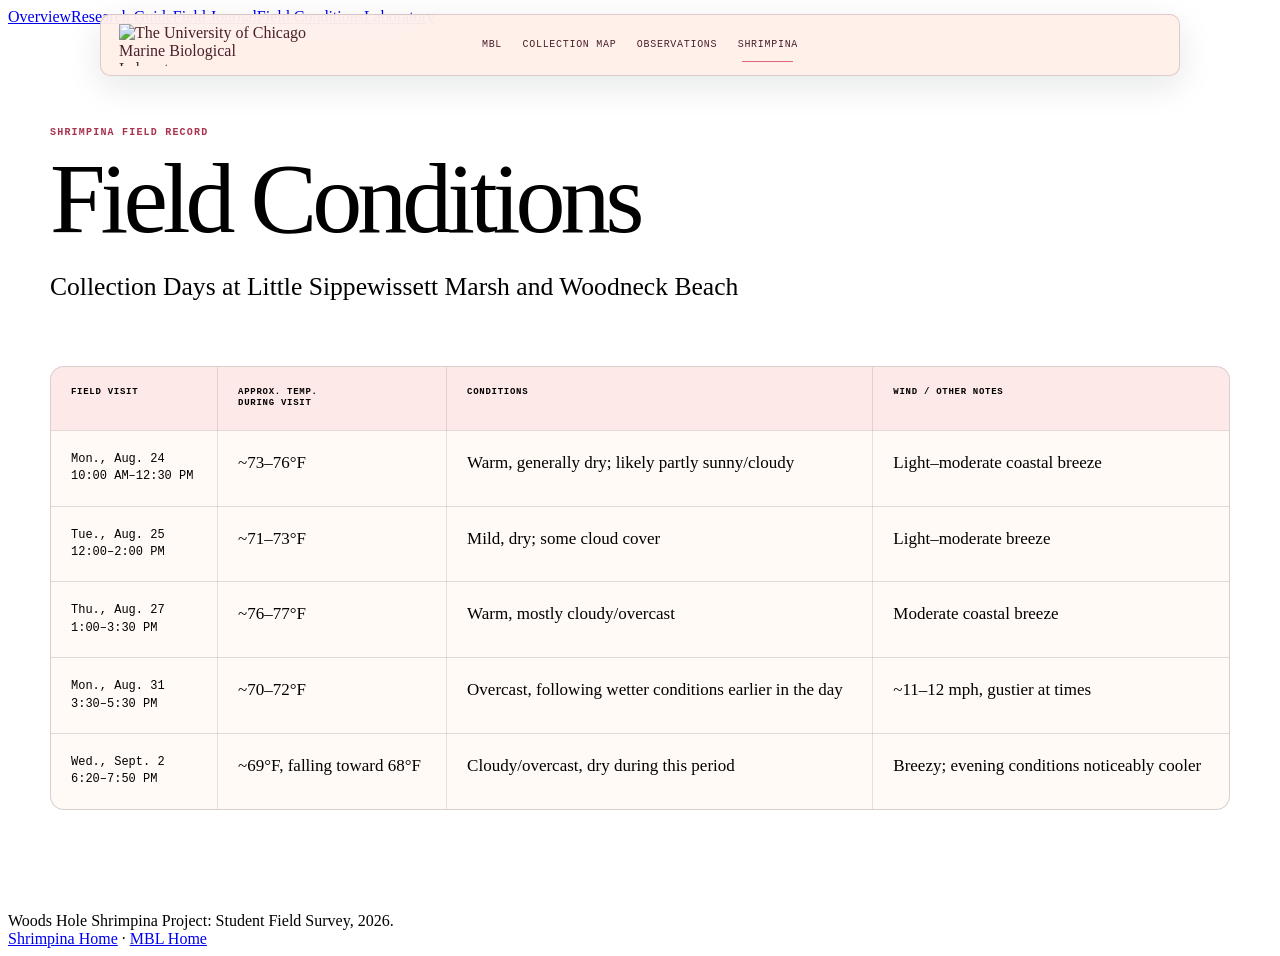
==== commit b6fcca2d: "Update site wording, Woodneck Beach labels, and spreadsheet specimen names" ====
--- a/conditions.html
+++ b/conditions.html
@@ -3,13 +3,13 @@
 <head>
 <meta charset="UTF-8"><meta name="viewport" content="width=device-width, initial-scale=1.0">
 <title>Field Conditions: Shrimpina</title>
-<link rel="stylesheet" href="styles.css"><link rel="stylesheet" href="site-index.css?v=20260910-8"><link rel="stylesheet" href="shrimpina.css?v=20260907-6"><link rel="stylesheet" href="shrimpina-research.css?v=20260910-7">
-<script src="shrimpina-research-data.js?v=20260910-7"></script><script src="site-index.js?v=20260910-8" defer></script>
+<link rel="stylesheet" href="styles.css"><link rel="stylesheet" href="site-index.css?v=20260910-11"><link rel="stylesheet" href="shrimpina.css?v=20260907-6"><link rel="stylesheet" href="shrimpina-research.css?v=20260910-7">
+<script src="shrimpina-research-data.js?v=20260910-7"></script><script src="site-index.js?v=20260914-1" defer></script>
 </head>
 <body class="has-site-index shrimpina-site">
 <site-index data-root="." data-brand="shrimpina"></site-index>
 <nav class="shrimpina-subnav" aria-label="Shrimpina pages"><a href="groups/shrimpina.html">Overview</a><a href="research.html">Research Guide</a><a href="journal.html">Field Journal</a><a href="conditions.html" aria-current="page">Field Conditions</a><a href="lab.html">Laboratory</a></nav>
-<main class="research-shell"><span class="research-eyebrow">Shrimpina field record</span><h1>Field Conditions</h1><p class="lead">Collection days at Little Sippewissett Marsh &amp; Woodneck Beach:</p><div class="conditions-table-wrap"><table class="conditions-table"><thead><tr><th>Field visit</th><th>Approx. temp.<br>during visit</th><th>Conditions</th><th>Wind / other notes</th></tr></thead><tbody id="conditionsRows"></tbody></table></div></main>
-<footer class="site-footer"><div>Woods Hole Shrimpina Project: student field survey, 2026.</div><div><a href="groups/shrimpina.html">Shrimpina Home</a> · <a href="index.html">MBL Home</a></div></footer>
+<main class="research-shell"><span class="research-eyebrow">Shrimpina field record</span><h1>Field Conditions</h1><p class="lead">Collection Days at Little Sippewissett Marsh and Woodneck Beach</p><div class="conditions-table-wrap"><table class="conditions-table"><thead><tr><th>Field visit</th><th>Approx. temp.<br>during visit</th><th>Conditions</th><th>Wind / other notes</th></tr></thead><tbody id="conditionsRows"></tbody></table></div></main>
+<footer class="site-footer"><div>Woods Hole Shrimpina Project: Student Field Survey, 2026.</div><div><a href="groups/shrimpina.html">Shrimpina Home</a> · <a href="index.html">MBL Home</a></div></footer>
 <script>const escapeCell=value=>String(value).replace(/[&<>"']/g,c=>({'&':'&amp;','<':'&lt;','>':'&gt;','"':'&quot;',"'":'&#39;'}[c]));document.getElementById('conditionsRows').innerHTML=SHRIMPINA_RESEARCH.fieldVisits.map(row=>`<tr>${row.map(cell=>`<td>${escapeCell(cell)}</td>`).join('')}</tr>`).join('');</script>
 </body></html>
--- a/site-index.css
+++ b/site-index.css
@@ -58,11 +58,6 @@
 body.cursor-observations .theme-cursor { --cursor-ring:#2d6661; --cursor-dot:#69a9a0; }
 body.shrimpina-site .theme-cursor,body.shrimpina-record-page .theme-cursor { --cursor-ring:#4a202c; --cursor-dot:#eb6f7e; }
 
-@media(pointer:fine) {
-  body.shrimpina-cursor,body.shrimpina-cursor a,body.shrimpina-cursor button,body.shrimpina-cursor summary,body.shrimpina-cursor select,body.shrimpina-cursor [role='button'],body.shrimpina-cursor [data-specimen],body.shrimpina-cursor .leaflet-interactive,body.shrimpina-cursor .leaflet-marker-icon { cursor:url('assets/water-drop-cursor.svg?v=1') 8 2,auto!important; }
-  body.shrimpina-cursor input,body.shrimpina-cursor textarea { cursor:text!important; }
-}
-
 @media(pointer:fine) and (prefers-reduced-motion:no-preference) {
   body.theme-cursor-ready,body.theme-cursor-ready a,body.theme-cursor-ready button,body.theme-cursor-ready summary,body.theme-cursor-ready input,body.theme-cursor-ready select,body.theme-cursor-ready [data-specimen],body.theme-cursor-ready .leaflet-interactive,body.theme-cursor-ready .leaflet-marker-icon,body.theme-cursor-ready .flip-card { cursor:none!important; }
 }
@@ -92,14 +87,13 @@
 }
 @media(pointer:coarse),(prefers-reduced-motion:reduce) { .theme-cursor { display:none!important; } }
 
-/* The hotspot is the fingertip's landing point; the character stays beside it. */
+/* At 15% size, fingertip (181,124) lands at (181,232.9) in the pressed pose.
+   Keep that landing point at the actual pointer, directly beneath the raised hand. */
 .gecko-cursor { position:fixed; left:0; top:0; width:0; height:0; z-index:2147483647; pointer-events:none; opacity:0; }
 .gecko-cursor.is-visible { opacity:1; }
-.gecko-cursor-art { position:absolute; left:-27.3px; top:-19.8px; width:84.6px; height:53.1px; max-width:none; overflow:visible; filter:drop-shadow(0 1px 1px #173e3b40); }
+.gecko-cursor-art { position:absolute; left:-27.15px; top:-34.935px; width:84.6px; height:53.1px; max-width:none; overflow:visible; filter:drop-shadow(0 1px 1px #173e3b40); }
 .gecko-cursor-arm { transform-box:view-box; transform-origin:236px 190px; transform:scaleY(1); transition:transform 180ms cubic-bezier(.2,.8,.3,1); }
 .gecko-cursor.is-pressed .gecko-cursor-arm { transform:scaleY(-.65); transition-duration:100ms; }
-.gecko-cursor-hotspot { position:absolute; left:-2px; top:-2px; width:4px; height:4px; border-radius:50%; background:#254f46; box-shadow:0 0 0 1px #fff; }
-.gecko-cursor.is-active .gecko-cursor-hotspot { box-shadow:0 0 0 1px #fff,0 0 0 3px #254f4640; }
 @media (hover:hover) and (pointer:fine) {
   body.gecko-cursor-ready, body.gecko-cursor-ready * { cursor:none!important; }
 }
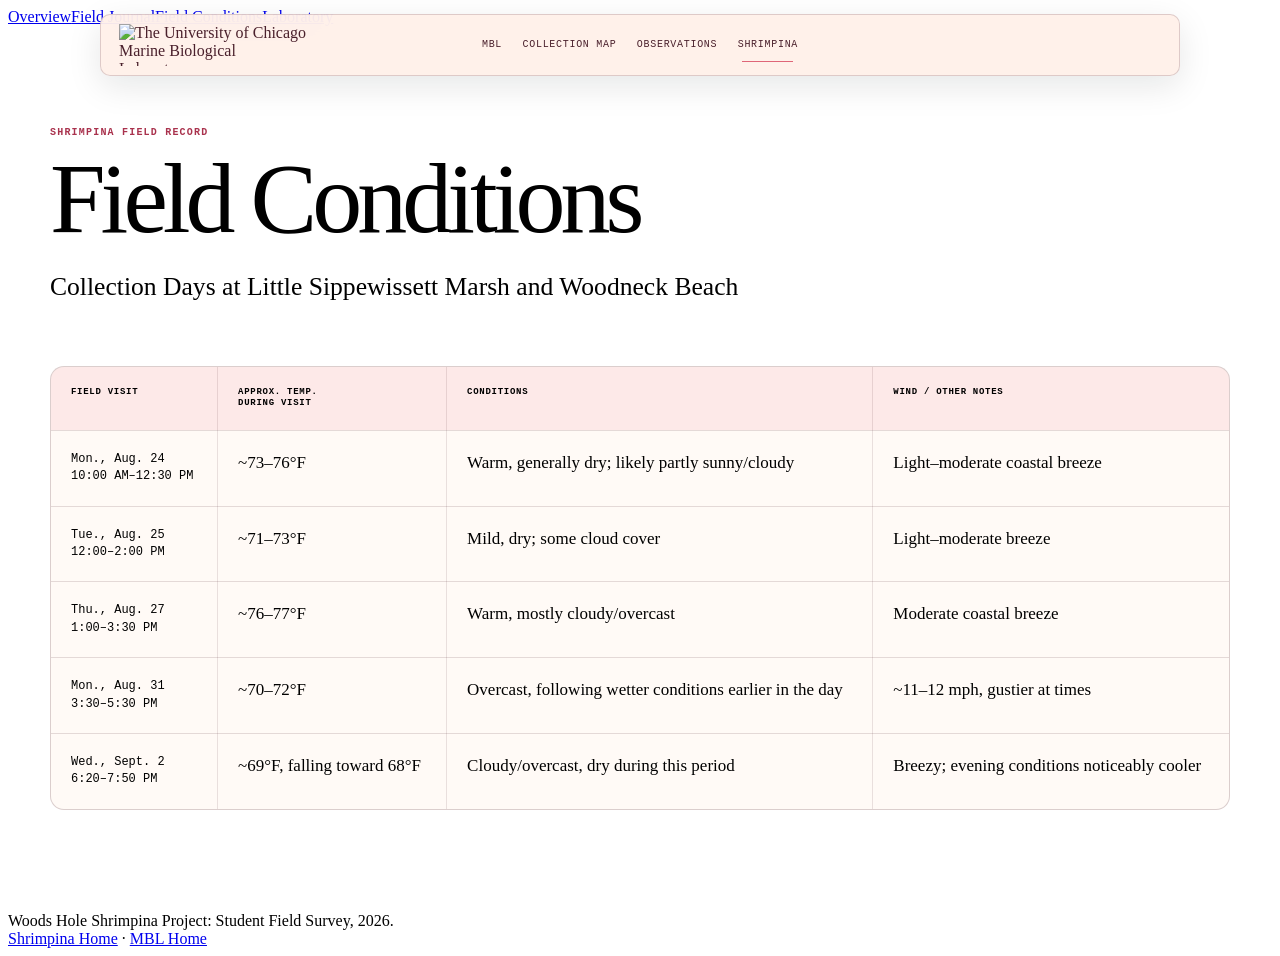
==== commit 5163bec7: "Remove Research Guide page and navigation links" ====
--- a/conditions.html
+++ b/conditions.html
@@ -3,12 +3,12 @@
 <head>
 <meta charset="UTF-8"><meta name="viewport" content="width=device-width, initial-scale=1.0">
 <title>Field Conditions: Shrimpina</title>
-<link rel="stylesheet" href="styles.css"><link rel="stylesheet" href="site-index.css?v=20260910-11"><link rel="stylesheet" href="shrimpina.css?v=20260907-6"><link rel="stylesheet" href="shrimpina-research.css?v=20260910-7">
-<script src="shrimpina-research-data.js?v=20260910-7"></script><script src="site-index.js?v=20260914-1" defer></script>
+<link rel="stylesheet" href="styles.css"><link rel="stylesheet" href="site-index.css?v=20260910-11"><link rel="stylesheet" href="shrimpina.css?v=20260907-6"><link rel="stylesheet" href="shrimpina-research.css?v=20260914-genetics-layout">
+<script src="shrimpina-research-data.js?v=20260914-species-notes"></script><script src="site-index.js?v=20260915-no-guide" defer></script>
 </head>
 <body class="has-site-index shrimpina-site">
 <site-index data-root="." data-brand="shrimpina"></site-index>
-<nav class="shrimpina-subnav" aria-label="Shrimpina pages"><a href="groups/shrimpina.html">Overview</a><a href="research.html">Research Guide</a><a href="journal.html">Field Journal</a><a href="conditions.html" aria-current="page">Field Conditions</a><a href="lab.html">Laboratory</a></nav>
+<nav class="shrimpina-subnav" aria-label="Shrimpina pages"><a href="groups/shrimpina.html">Overview</a><a href="journal.html">Field Journal</a><a href="conditions.html" aria-current="page">Field Conditions</a><a href="lab.html">Laboratory</a></nav>
 <main class="research-shell"><span class="research-eyebrow">Shrimpina field record</span><h1>Field Conditions</h1><p class="lead">Collection Days at Little Sippewissett Marsh and Woodneck Beach</p><div class="conditions-table-wrap"><table class="conditions-table"><thead><tr><th>Field visit</th><th>Approx. temp.<br>during visit</th><th>Conditions</th><th>Wind / other notes</th></tr></thead><tbody id="conditionsRows"></tbody></table></div></main>
 <footer class="site-footer"><div>Woods Hole Shrimpina Project: Student Field Survey, 2026.</div><div><a href="groups/shrimpina.html">Shrimpina Home</a> · <a href="index.html">MBL Home</a></div></footer>
 <script>const escapeCell=value=>String(value).replace(/[&<>"']/g,c=>({'&':'&amp;','<':'&lt;','>':'&gt;','"':'&quot;',"'":'&#39;'}[c]));document.getElementById('conditionsRows').innerHTML=SHRIMPINA_RESEARCH.fieldVisits.map(row=>`<tr>${row.map(cell=>`<td>${escapeCell(cell)}</td>`).join('')}</tr>`).join('');</script>
--- a/shrimpina-research.css
+++ b/shrimpina-research.css
@@ -104,3 +104,24 @@
 @media(max-width:900px){.research-guide-header{grid-template-columns:1fr}.research-guide-nav{top:74px}.shrimpina-site .taxonomy-tree{margin-top:28px}.shrimpina-site #g-map .marsh-film{margin-bottom:48px}.shrimpina-site .phylogeny-scroll svg{width:980px;min-width:980px}.shrimpina-site .phylogeny-figure figcaption{align-items:flex-start;flex-direction:column;gap:5px}}
 @media(max-width:600px){.research-guide{padding-inline:18px}.research-guide-header{gap:20px}.research-guide-section>header{align-items:flex-start;flex-direction:column}}
 @media(max-width:560px){.taxonomy-deck{align-items:flex-start;flex-direction:column;gap:8px}}
+
+/* Document-style hierarchy for the project genetic analysis. */
+.research-text-block[data-genetic-analysis]{padding:clamp(20px,3vw,36px);background:#fffdfa}
+.genetic-source-content{max-width:900px;color:#38222a}
+.genetic-source-content p{margin:10px 0;font:400 18px/1.65 Georgia,serif;white-space:pre-wrap;overflow-wrap:anywhere}
+.genetic-source-content .genetic-species-heading{margin:48px 0 22px;padding-bottom:14px;border-bottom:2px solid #4a202c;font:700 clamp(25px,3vw,32px)/1.25 Georgia,serif;text-decoration:underline;text-decoration-thickness:1px;text-underline-offset:5px;overflow-wrap:anywhere}
+.genetic-source-content .genetic-species-heading:first-child{margin-top:0}
+.genetic-source-content .genetic-category-heading{margin:38px 0 14px;padding-top:26px;border-top:2px solid #94717a;font:700 clamp(23px,2.5vw,28px)/1.3 Georgia,serif;color:#4a202c}
+.genetic-source-content .genetic-analysis-heading{margin:28px 0 18px;font:700 22px/1.4 Georgia,serif;text-decoration:underline;text-underline-offset:5px;color:#4a202c}
+.genetic-source-content .genetic-detail-heading{margin:30px 0 14px;padding:10px 14px;border-left:4px solid #a9324d;background:#f8eae4;color:#4a202c;font:700 20px/1.4 Georgia,serif}
+.genetic-source-content .genetic-field{margin:7px 0}.genetic-field strong{font-weight:700}.genetic-field em{font-style:italic}
+.genetic-comparison-record{margin:0;padding:13px 16px;border-bottom:1px solid #ddc9c3;background:#fcf5ef}
+.genetic-comparison-record:first-of-type{border-top:1px solid #ddc9c3}
+.genetic-comparison-record p{margin:0}.genetic-comparison-record .genetic-field{margin:4px 0 0;font-size:16px}
+.genetic-list-item{padding-left:20px}.genetic-list-item::before{content:'• ';margin-left:-14px}
+.genetic-source-figures{display:flex;flex-wrap:wrap;align-items:flex-start;gap:16px;margin:22px 0 30px}
+.genetic-source-figure{width:100%;min-width:0;margin:0;background:#fff;border:1px solid #e7dad5;border-radius:4px;overflow:hidden}
+.genetic-source-figure svg{display:block;width:100%;height:auto;overflow:hidden}
+.genetic-source-figure figcaption{padding:9px 12px;border-top:1px solid #eee4de;color:#765e66;font:500 10px/1.4 'DM Mono',monospace}
+.genetic-source-link{max-width:900px;margin:36px 0 0;padding-top:18px;border-top:1px solid #ddc9c3;font:500 11px/1.5 'DM Mono',monospace}
+@media(max-width:600px){.genetic-source-content p{font-size:17px}.genetic-source-content .genetic-detail-heading{font-size:19px}.genetic-comparison-record{padding:12px}.genetic-source-content .genetic-category-heading{margin-top:30px}.genetic-source-link{font-size:10px}}
